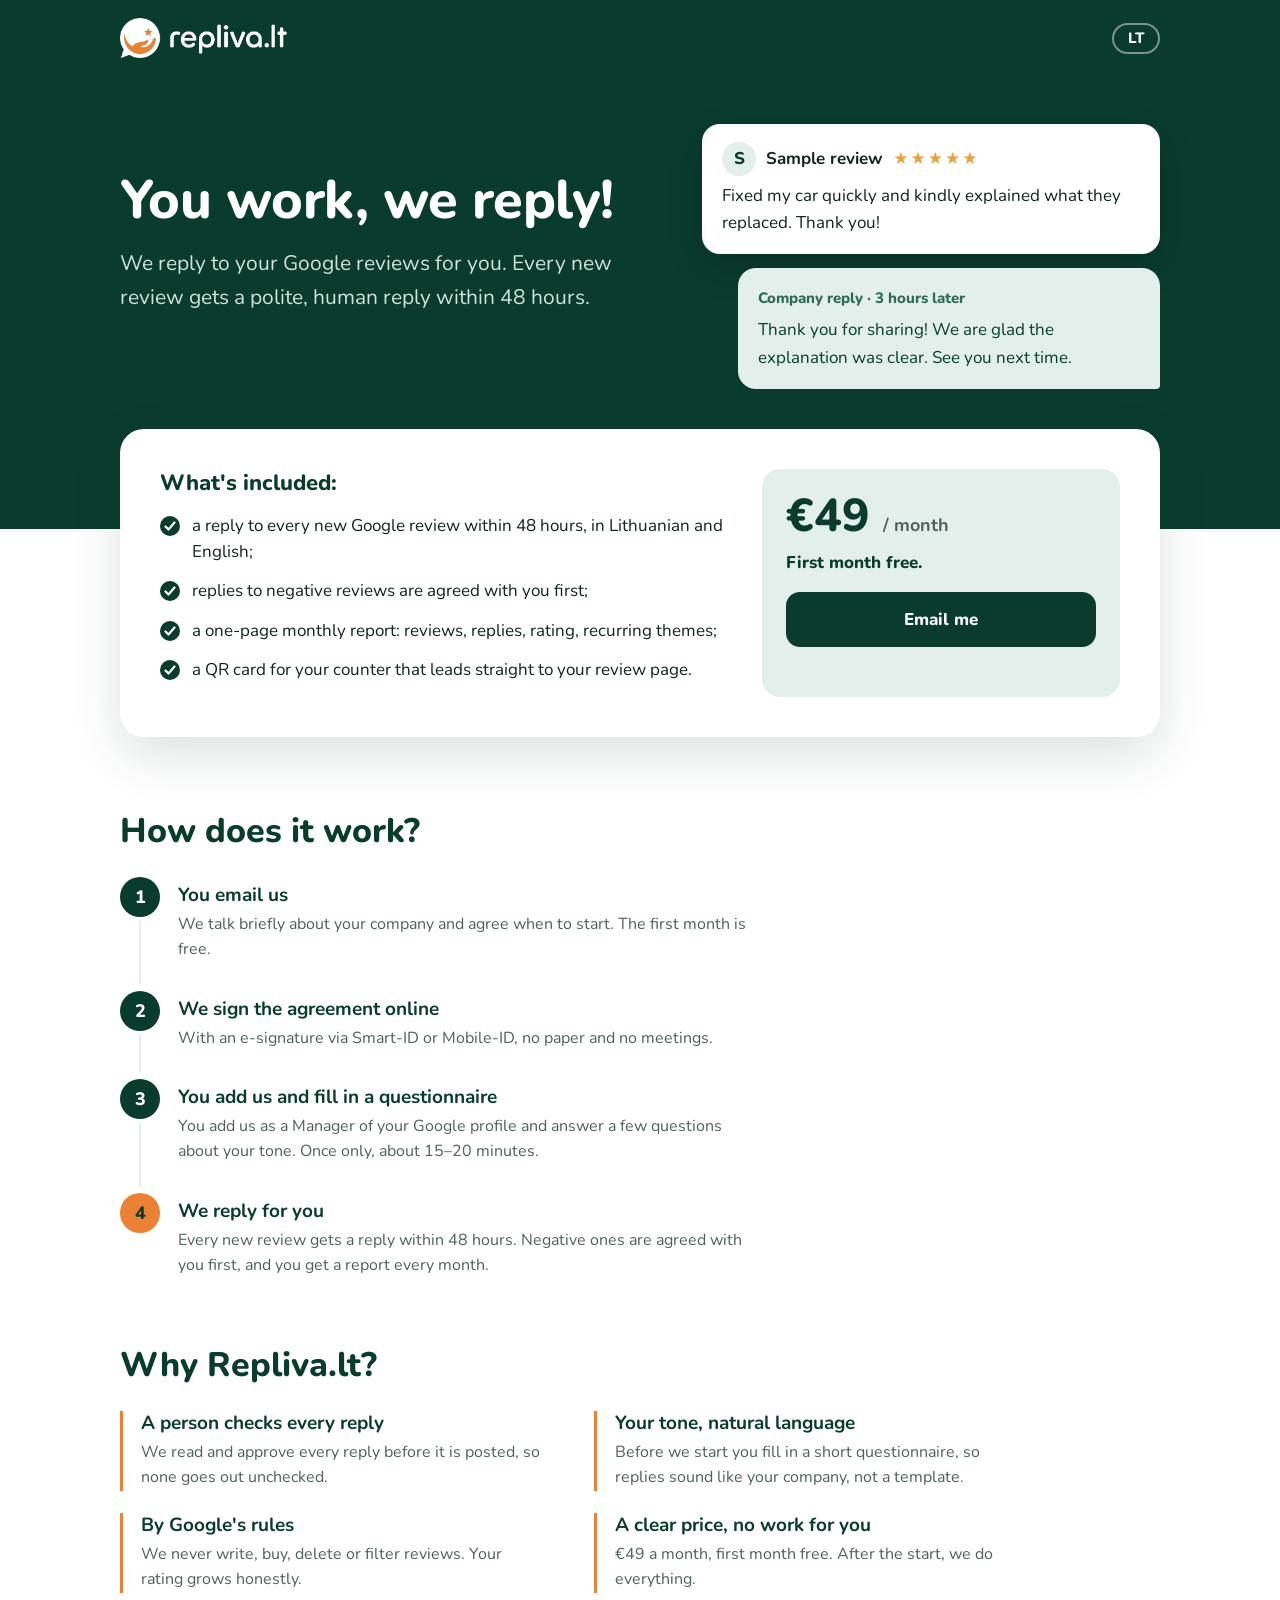
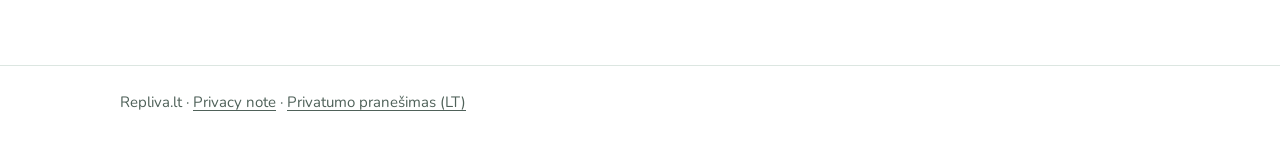
==== en/index.html @ 1ccbecb4 "Move sample label into the review card; remove separate Pavyzdys/Example line Co-Authored-By: Claude" ====
<!doctype html>
<html lang="en">
<head>
<meta charset="utf-8">
<meta name="viewport" content="width=device-width,initial-scale=1">
<title>Repliva.lt – replies to your Google reviews</title>
<meta name="description" content="Repliva.lt replies to every new Google review of your company within 48 hours, in Lithuanian and English. €49 a month, first month free.">
<link rel="canonical" href="https://repliva.lt/en/">
<link rel="alternate" hreflang="lt" href="https://repliva.lt/">
<link rel="alternate" hreflang="en" href="https://repliva.lt/en/">
<meta property="og:type" content="website">
<meta property="og:site_name" content="Repliva.lt">
<meta property="og:title" content="Repliva.lt – replies to your Google reviews">
<meta property="og:description" content="We reply to every new Google review of your company within 48 hours. €49 a month, first month free.">
<meta property="og:url" content="https://repliva.lt/en/">
<meta property="og:locale" content="en_GB">
<link rel="icon" href="/favicon.ico" sizes="48x48">
<link rel="icon" type="image/png" href="/icon-192.png" sizes="192x192">
<link rel="apple-touch-icon" href="/apple-touch-icon.png">
<link rel="preconnect" href="https://fonts.googleapis.com">
<link rel="preconnect" href="https://fonts.gstatic.com" crossorigin>
<link rel="stylesheet" href="https://fonts.googleapis.com/css2?family=Nunito:wght@400;700;800&display=swap">
<link rel="stylesheet" href="/style.css?v=20261012c">
</head>
<body class="home">
<div class="top"><div class="wrap">
  <header class="bar">
    <a href="/en/"><img src="/logo-white.png" alt="Repliva.lt" width="167" height="40"></a>
    <a class="lang-switch" href="/" hreflang="lt" lang="lt">LT</a>
  </header>
  <div class="hero">
    <div class="intro">
      <h1>You work, we reply!</h1>
      <p class="lede">We reply to your Google reviews for you. Every new review gets a polite, human reply within 48 hours.</p>
    </div>
    <div class="demo" aria-label="Sample reply">
      <div class="rv">
        <div class="rh"><span class="av" aria-hidden="true">S</span>Sample review <span class="st" aria-label="5 stars">★★★★★</span></div>
        <p>Fixed my car quickly and kindly explained what they replaced. Thank you!</p>
      </div>
      <div class="rp">
        <div class="rh">Company reply · 3 hours later</div>
        <p>Thank you for sharing! We are glad the explanation was clear. See you next time.</p>
      </div>
    </div>
  </div>
</div></div>

<main><div class="wrap">
  <div class="card">
    <div>
      <h2>What's included:</h2>
      <ul class="ticks">
        <li>a reply to every new Google review within 48 hours, in Lithuanian and English;</li>
        <li>replies to negative reviews are agreed with you first;</li>
        <li>a one-page monthly report: reviews, replies, rating, recurring themes;</li>
        <li>a QR card for your counter that leads straight to your review page.</li>
      </ul>
    </div>
    <div class="price">
      <p class="amount">€49 <span>/ month</span></p>
      <p class="free">First month free.</p>
      <a class="btn" href="mailto:karolis@repliva.lt?subject=Repliva.lt%20%E2%80%93%20review%20replies">Email me</a>
    </div>
  </div>

  <section class="how" id="how">
    <h2>How does it work?</h2>
    <ol class="steps">
      <li><span class="n">1</span><div><h3>You email us</h3><p>We talk briefly about your company and agree when to start. The first month is free.</p></div></li>
      <li><span class="n">2</span><div><h3>We sign the agreement online</h3><p>With an e-signature via Smart-ID or Mobile-ID, no paper and no meetings.</p></div></li>
      <li><span class="n">3</span><div><h3>You add us and fill in a questionnaire</h3><p>You add us as a Manager of your Google profile and answer a few questions about your tone. Once only, about 15–20 minutes.</p></div></li>
      <li><span class="n">4</span><div><h3>We reply for you</h3><p>Every new review gets a reply within 48 hours. Negative ones are agreed with you first, and you get a report every month.</p></div></li>
    </ol>
  </section>

  <section class="why">
    <h2>Why Repliva.lt?</h2>
    <div class="why-list">
      <div class="w"><h3>A person checks every reply</h3><p>We read and approve every reply before it is posted, so none goes out unchecked.</p></div>
      <div class="w"><h3>Your tone, natural language</h3><p>Before we start you fill in a short questionnaire, so replies sound like your company, not a template.</p></div>
      <div class="w"><h3>By Google's rules</h3><p>We never write, buy, delete or filter reviews. Your rating grows honestly.</p></div>
      <div class="w"><h3>A clear price, no work for you</h3><p>€49 a month, first month free. After the start, we do everything.</p></div>
    </div>
  </section>
</div></main>

<footer><div class="wrap">
  Repliva.lt · <a href="/privacy/">Privacy note</a> · <a href="/privatumas/">Privatumo pranešimas (LT)</a>
</div></footer>
</body>
</html>
---- style.css ----
:root{
  --brand:#093C2D; --brand-soft:#E3EFEA; --accent:#EC8133; --accent-soft:#FCE7D6;
  --surface:#FFFFFF; --ink:#12241E; --ink-muted:#4F6159; --line:#DCE6E1;
}
*{box-sizing:border-box}
html{-webkit-text-size-adjust:100%}
body{margin:0;background:var(--surface);color:var(--ink);font:17px/1.6 "Nunito",system-ui,-apple-system,sans-serif;min-height:100vh;display:flex;flex-direction:column}
main{flex:1;padding:40px 0 56px}
a{color:var(--brand);text-underline-offset:3px}
a:hover{color:var(--ink)}
.wrap{max-width:760px;margin:0 auto;padding:0 20px}
header.site{border-bottom:1px solid var(--line)}
header.site .wrap{display:flex;align-items:center;justify-content:space-between;gap:16px;padding-top:16px;padding-bottom:16px}
header.site img{height:40px;width:auto;display:block}
.lang{font-size:15px;font-weight:700}
h1{font-size:clamp(30px,6vw,44px);line-height:1.1;margin:0 0 16px;color:var(--brand);font-weight:800;letter-spacing:-.01em}
h2{font-size:20px;line-height:1.3;margin:32px 0 8px;color:var(--brand);font-weight:800}
p{margin:0 0 12px}
ul{margin:0 0 12px;padding-left:22px}
li{margin:0 0 6px}
.muted{color:var(--ink-muted);font-size:15px}
footer{border-top:1px solid var(--line);padding:24px 0 40px;font-size:15px;color:var(--ink-muted)}
footer a{color:var(--ink-muted)}

/* ---------- Home page ---------- */
body.home .wrap{max-width:1080px}
.btn{display:inline-block;background:var(--brand);color:#fff;font-weight:800;text-decoration:none;border-radius:14px;padding:14px 26px;font-size:17px;text-align:center}
.btn:hover{color:#fff;background:#0d4f3c}
.btn.alt{background:var(--accent);color:var(--brand)}
.btn.alt:hover{background:#f0934e;color:var(--brand)}

.top{background:var(--brand);color:#fff}
.bar{display:flex;align-items:center;justify-content:space-between;gap:16px;padding:18px 0}
.bar img{height:40px;width:auto;display:block}
.head-mail{color:#fff;font-weight:700;font-size:15px}
.head-mail:hover{color:var(--accent-soft)}
.hero{display:grid;gap:36px;padding:40px 0 120px;align-items:center}
.hero h1{color:#fff;font-size:clamp(34px,6.5vw,54px);line-height:1.08;margin:0 0 18px;text-wrap:balance}
.lede{font-size:clamp(18px,2.2vw,21px);color:#cfe3da;max-width:32em;margin-bottom:28px}

.demo{display:grid;gap:14px;max-width:480px;width:100%;justify-self:center}
.demo p{margin:0}
.rv{background:#fff;color:var(--ink);border-radius:18px;padding:18px 20px;box-shadow:0 14px 34px rgba(0,0,0,.18)}
.rh{display:flex;align-items:center;gap:10px;margin-bottom:6px;font-weight:700}
.av{width:34px;height:34px;border-radius:50%;background:var(--brand-soft);display:grid;place-items:center;color:var(--brand);font-weight:800}
.st{color:#E9A23B;letter-spacing:2px}
.rp{background:var(--brand-soft);color:var(--brand);border-radius:18px 18px 4px 18px;padding:18px 20px;margin-left:36px}
.rp .rh{font-size:15px;font-weight:800;color:#2d6b55}
.tag{font-size:13px;color:#9fc3b4;text-align:right}

.card{background:#fff;border-radius:24px;box-shadow:0 18px 50px rgba(9,60,45,.14);padding:28px 24px;margin-top:-120px;display:grid;gap:28px;position:relative}
.card h2{margin:0 0 16px;font-size:22px}
.ticks{list-style:none;padding:0;margin:0}
.ticks li{position:relative;padding-left:32px;margin:0 0 14px;line-height:1.5}
.ticks li::before{content:"";position:absolute;left:0;top:3px;width:20px;height:20px;border-radius:50%;background:var(--brand) url("data:image/svg+xml,%3Csvg xmlns='http://www.w3.org/2000/svg' viewBox='0 0 20 20'%3E%3Cpath d='M5.5 10.5l3 3 6-7' fill='none' stroke='%23fff' stroke-width='2.2' stroke-linecap='round' stroke-linejoin='round'/%3E%3C/svg%3E") center/20px no-repeat}
.price{background:var(--brand-soft);border-radius:18px;padding:24px;display:grid;gap:10px;align-content:start}
.price p{margin:0}
.amount{font-size:46px;line-height:1;font-weight:800;color:var(--brand)}
.amount span{font-size:18px;font-weight:700;color:var(--ink-muted)}
.free{font-weight:800;color:var(--brand)}
.price .btn{margin-top:6px}
.contact{font-size:14px;color:var(--ink-muted)}

@media (min-width:880px){
  .hero{grid-template-columns:1.15fr 1fr;gap:56px;padding:48px 0 140px}
  .card{grid-template-columns:1.6fr 1fr;padding:40px;margin-top:-100px}
  main{padding-top:0}
}
@media (max-width:480px){
  .head-mail{display:none}
  .hero{padding:24px 0 110px}
  .btn{display:block}
  .rp{margin-left:16px}
}

/* ---------- How it works ---------- */
.how{padding:72px 0 0;display:grid;gap:24px}
.how h2{font-size:clamp(26px,4vw,34px);margin:0}
.steps{list-style:none;margin:0;padding:0;display:grid}
.steps li{margin:0;display:flex;gap:18px;position:relative;padding:0 0 28px}
.steps li:last-child{padding-bottom:0}
.steps li:not(:last-child)::after{content:"";position:absolute;left:19px;top:44px;bottom:6px;width:2px;background:var(--brand-soft)}
.steps .n{flex:none;width:40px;height:40px;border-radius:50%;background:var(--brand);color:#fff;font-weight:800;display:grid;place-items:center;font-size:18px}
.steps li:last-child .n{background:var(--accent);color:var(--brand)}
.steps h3{margin:6px 0 4px;color:var(--brand);font-size:19px;line-height:1.3}
.steps p{margin:0;color:var(--ink-muted);font-size:16px;max-width:36em}

/* ---------- Why ---------- */
.why{padding:64px 0 16px}
.why h2{font-size:clamp(26px,4vw,34px);margin:0 0 24px}
.why-list{display:grid;gap:22px 48px;max-width:900px}
.why-list .w{padding-left:18px;border-left:3px solid var(--accent)}
.why-list h3{margin:0 0 4px;color:var(--brand);font-size:19px;line-height:1.3}
.why-list p{margin:0;color:var(--ink-muted);font-size:16px}
@media (min-width:700px){.why-list{grid-template-columns:1fr 1fr}}

/* ---------- Language switch ---------- */
.lang-switch{color:#fff;font-weight:800;font-size:15px;text-decoration:none;border:2px solid rgba(255,255,255,.45);border-radius:999px;padding:6px 14px;line-height:1}
.lang-switch:hover,.lang-switch:focus-visible{color:var(--brand);background:#fff;border-color:#fff}
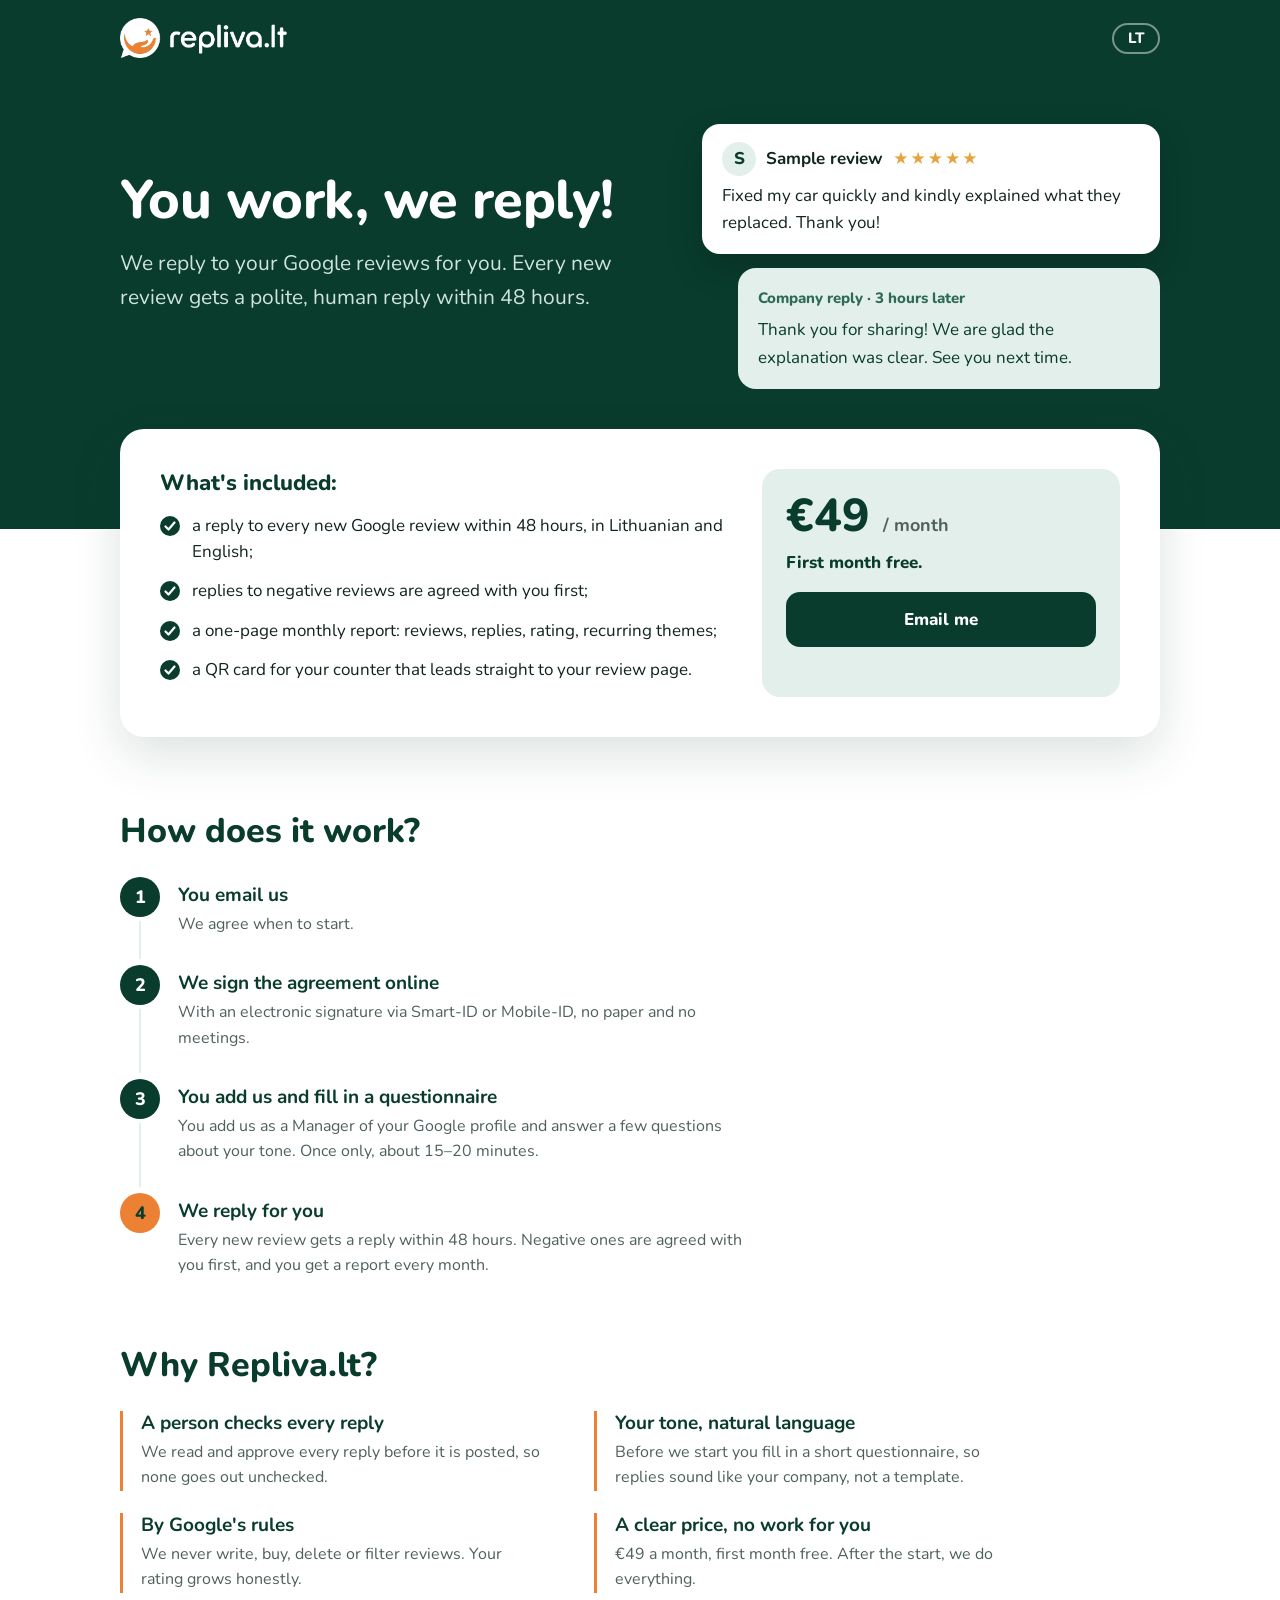
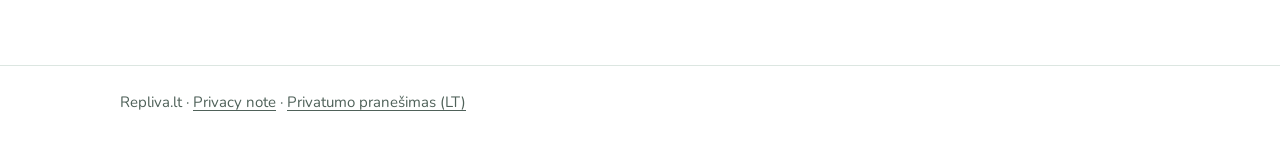
==== commit 75094b3a: "Shorten step 1; 'elektroninis parašas' in full Co-Authored-By: Claude Opus 5.5 <noreply@anthropic.co" ====
--- a/en/index.html
+++ b/en/index.html
@@ -67,8 +67,8 @@
   <section class="how" id="how">
     <h2>How does it work?</h2>
     <ol class="steps">
-      <li><span class="n">1</span><div><h3>You email us</h3><p>We talk briefly about your company and agree when to start. The first month is free.</p></div></li>
-      <li><span class="n">2</span><div><h3>We sign the agreement online</h3><p>With an e-signature via Smart-ID or Mobile-ID, no paper and no meetings.</p></div></li>
+      <li><span class="n">1</span><div><h3>You email us</h3><p>We agree when to start.</p></div></li>
+      <li><span class="n">2</span><div><h3>We sign the agreement online</h3><p>With an electronic signature via Smart-ID or Mobile-ID, no paper and no meetings.</p></div></li>
       <li><span class="n">3</span><div><h3>You add us and fill in a questionnaire</h3><p>You add us as a Manager of your Google profile and answer a few questions about your tone. Once only, about 15–20 minutes.</p></div></li>
       <li><span class="n">4</span><div><h3>We reply for you</h3><p>Every new review gets a reply within 48 hours. Negative ones are agreed with you first, and you get a report every month.</p></div></li>
     </ol>
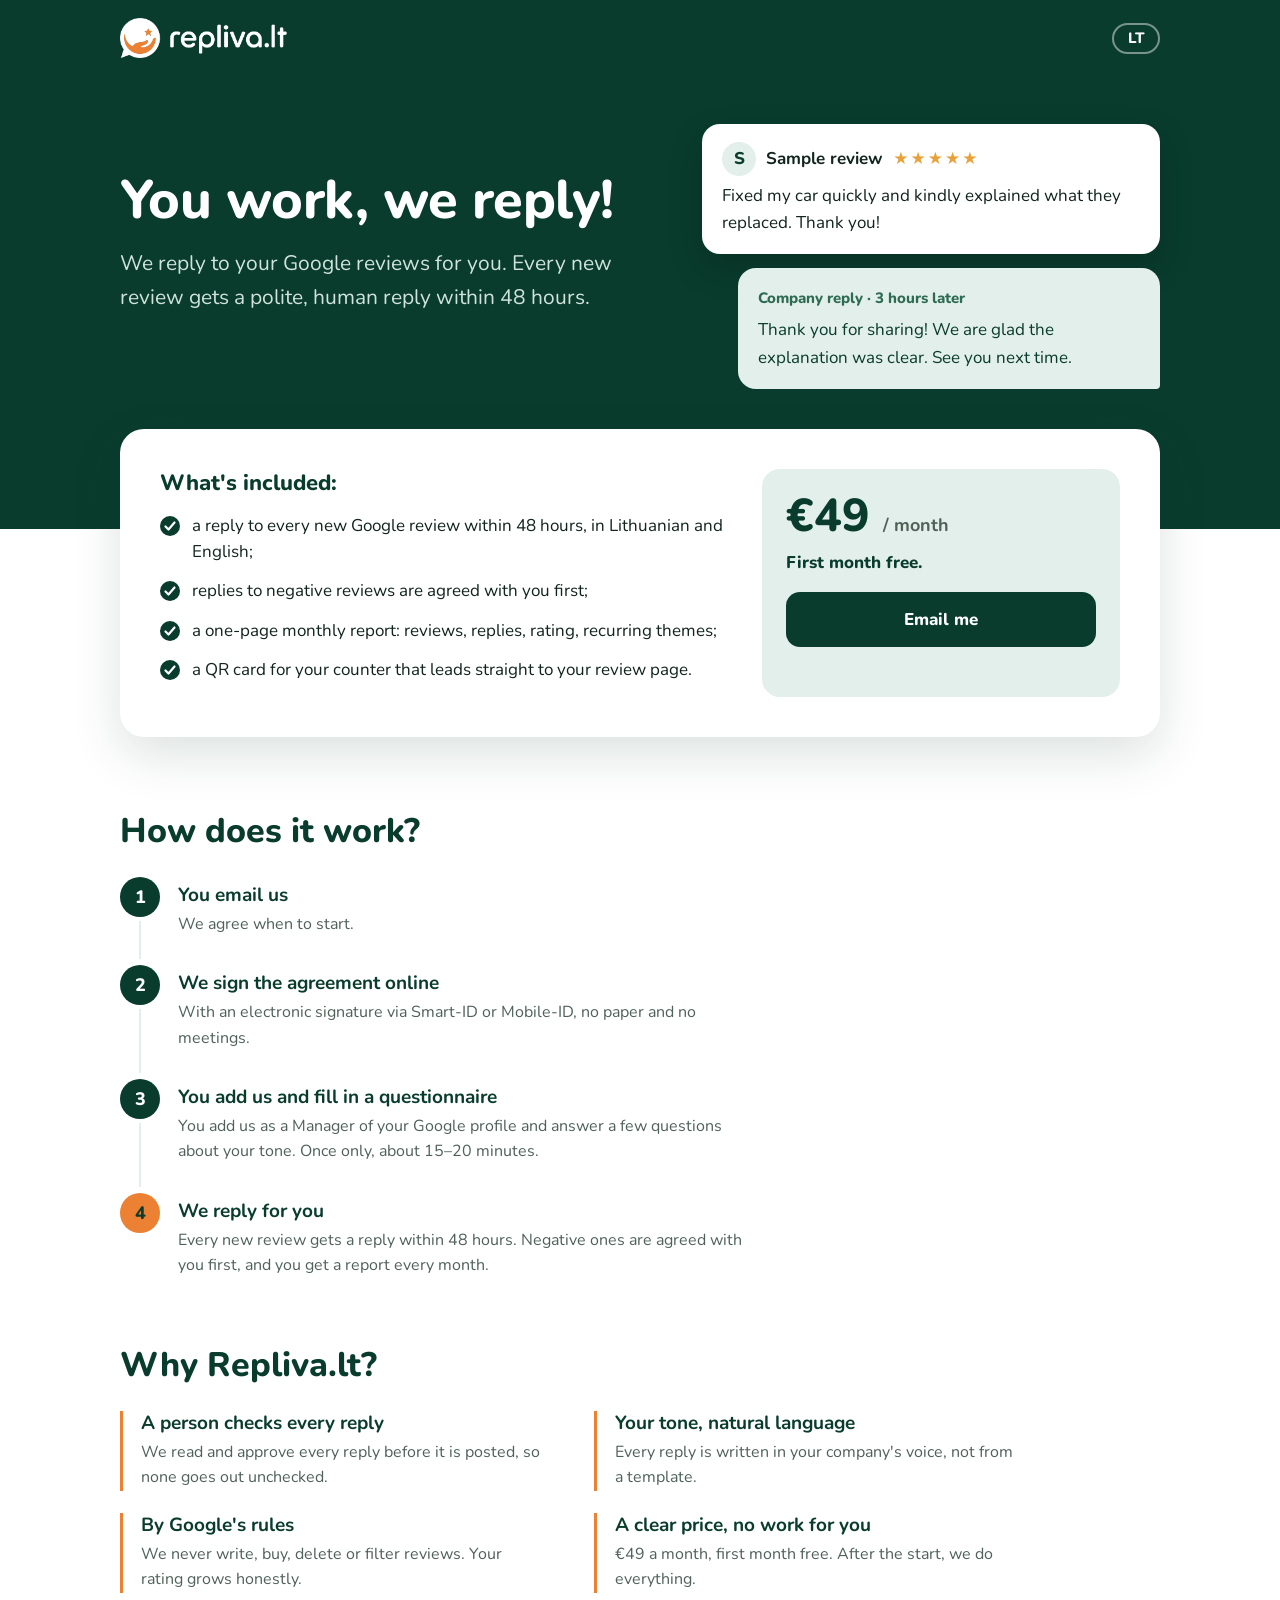
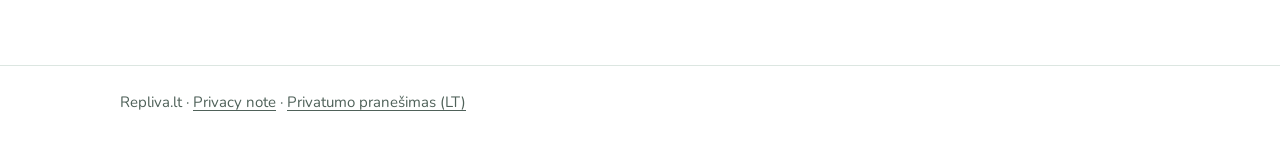
==== commit c50f4b5a: "Reword 'Jūsų tonu' item Co-Authored-By: Claude Opus 5.5 <noreply@anthropic.com> Claude-Session: http" ====
--- a/en/index.html
+++ b/en/index.html
@@ -78,7 +78,7 @@
     <h2>Why Repliva.lt?</h2>
     <div class="why-list">
       <div class="w"><h3>A person checks every reply</h3><p>We read and approve every reply before it is posted, so none goes out unchecked.</p></div>
-      <div class="w"><h3>Your tone, natural language</h3><p>Before we start you fill in a short questionnaire, so replies sound like your company, not a template.</p></div>
+      <div class="w"><h3>Your tone, natural language</h3><p>Every reply is written in your company's voice, not from a template.</p></div>
       <div class="w"><h3>By Google's rules</h3><p>We never write, buy, delete or filter reviews. Your rating grows honestly.</p></div>
       <div class="w"><h3>A clear price, no work for you</h3><p>€49 a month, first month free. After the start, we do everything.</p></div>
     </div>
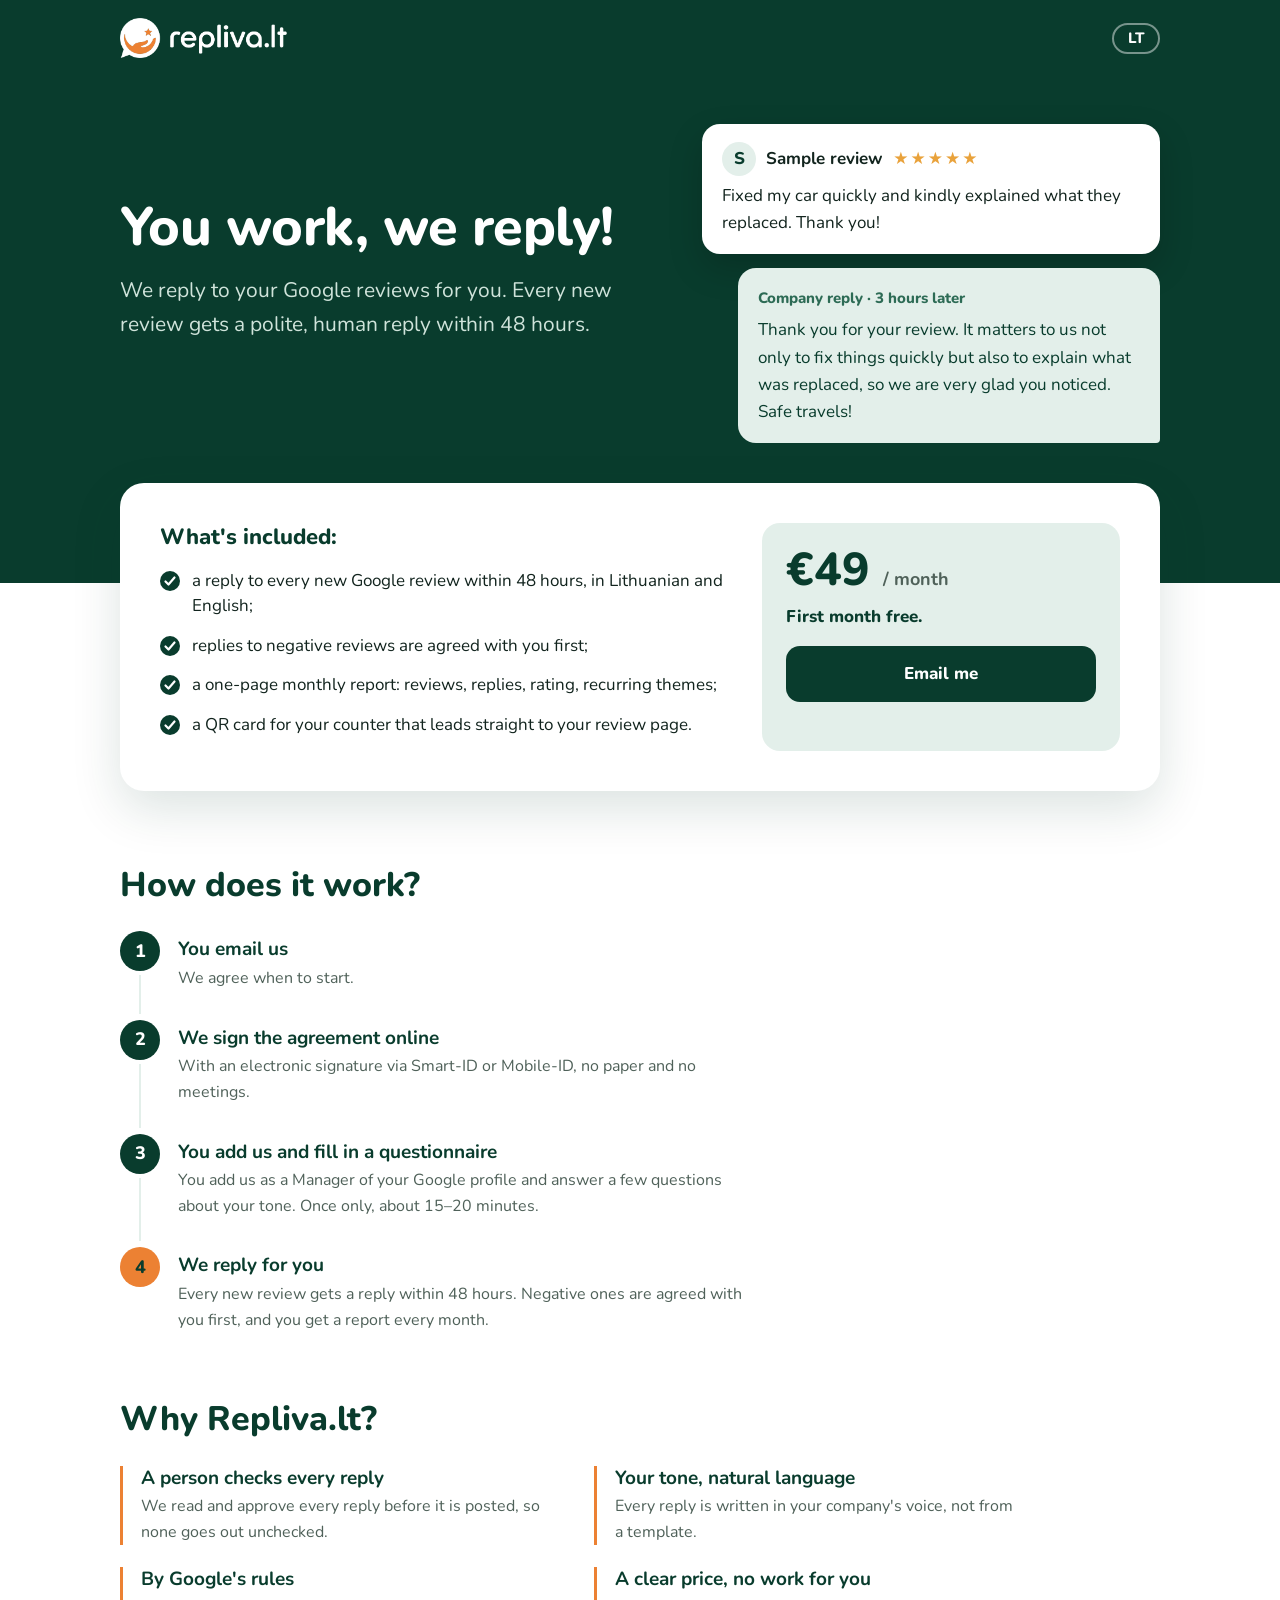
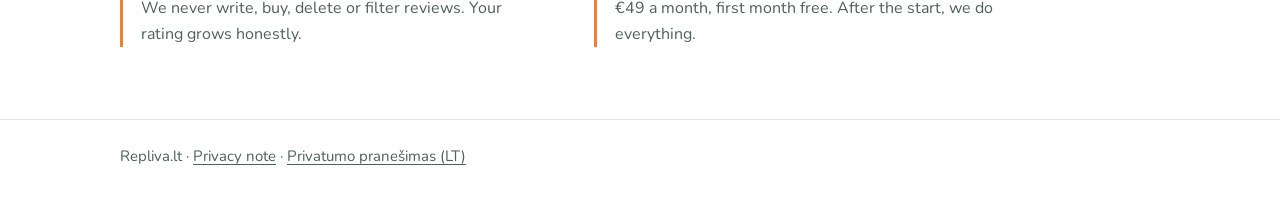
==== commit fe28ddff: "New sample company reply in hero Co-Authored-By: Claude Opus 5.5 <noreply@anthropic.com> Claude-Sess" ====
--- a/en/index.html
+++ b/en/index.html
@@ -40,7 +40,7 @@
       </div>
       <div class="rp">
         <div class="rh">Company reply · 3 hours later</div>
-        <p>Thank you for sharing! We are glad the explanation was clear. See you next time.</p>
+        <p>Thank you for your review. It matters to us not only to fix things quickly but also to explain what was replaced, so we are very glad you noticed. Safe travels!</p>
       </div>
     </div>
   </div>
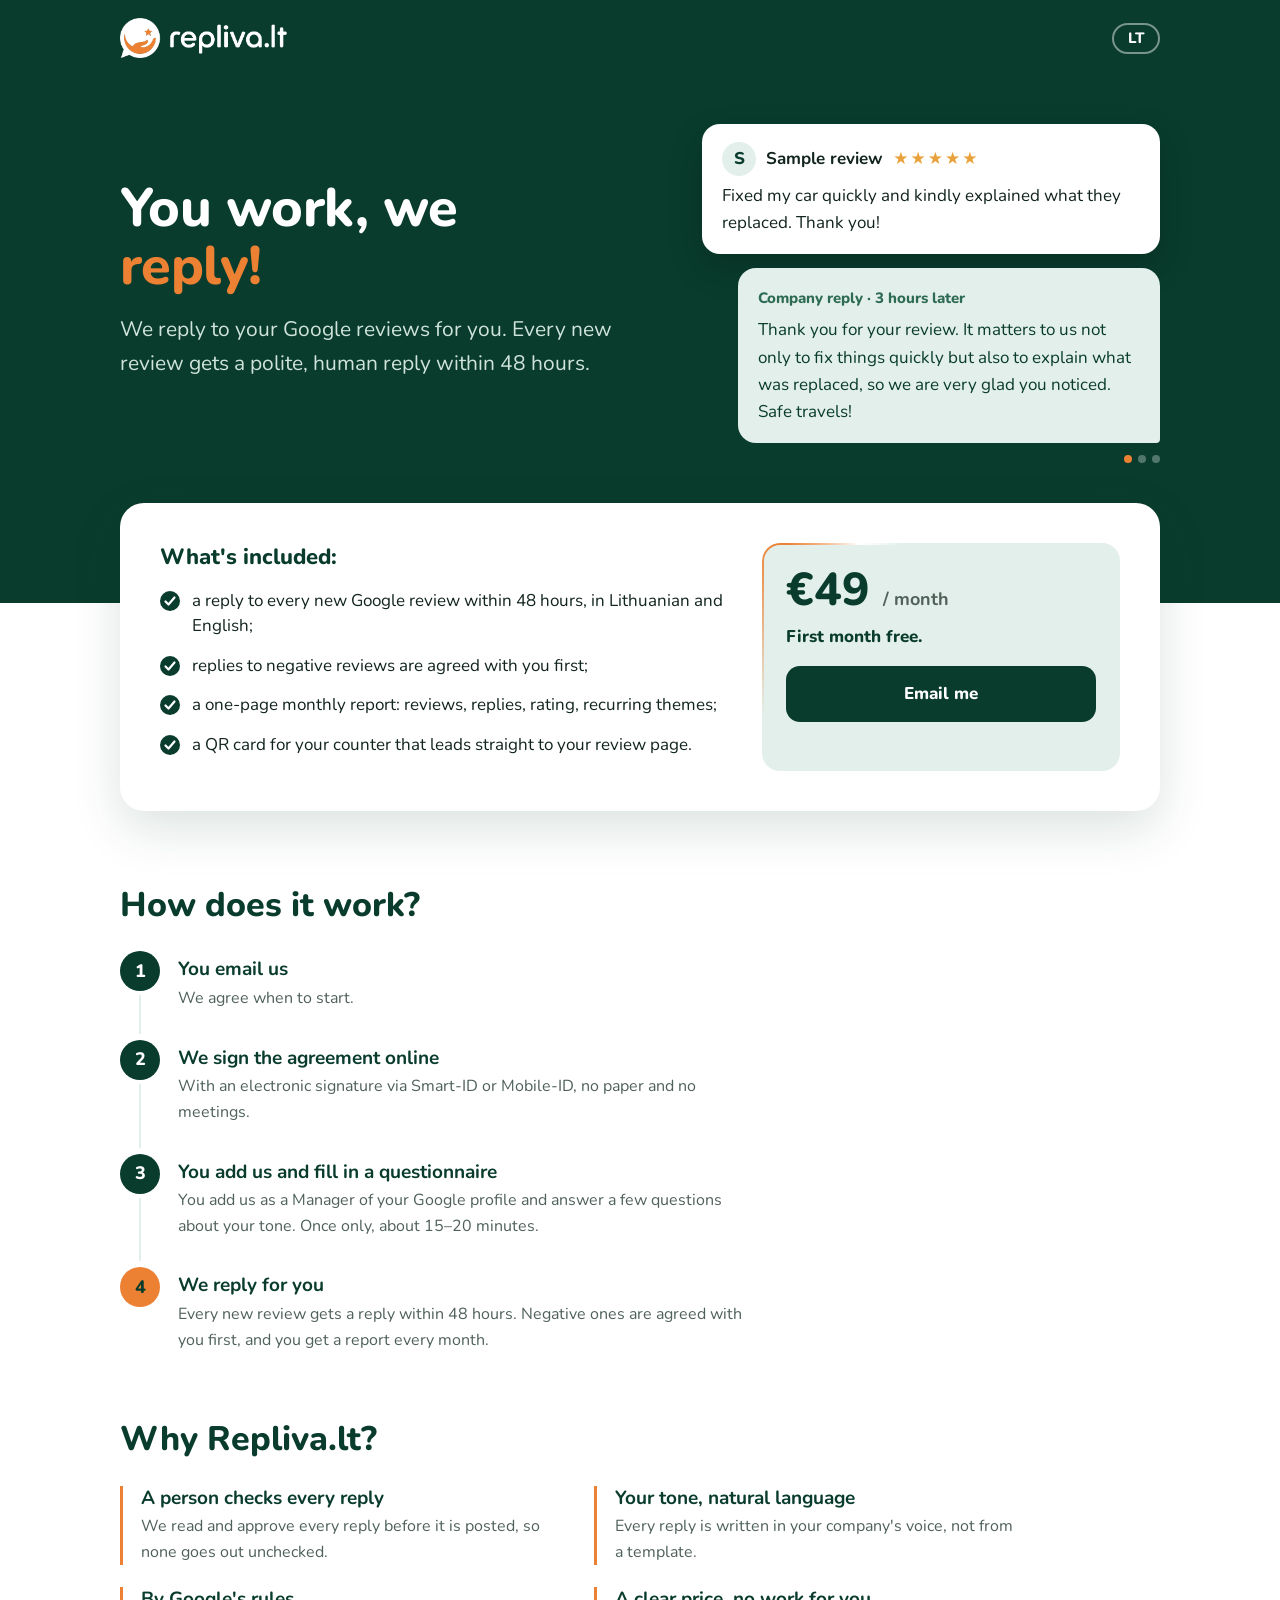
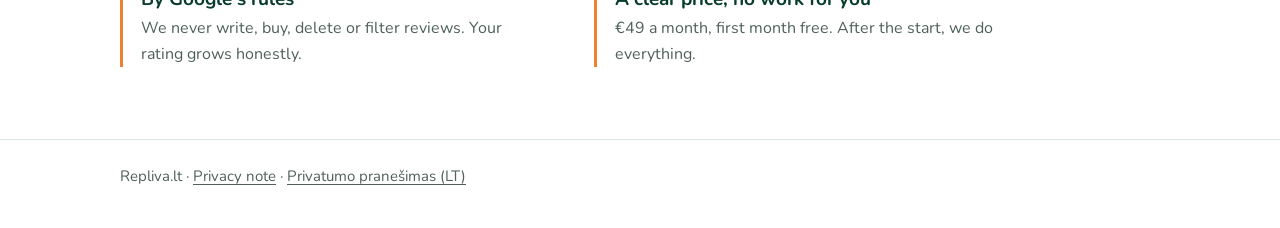
==== commit a8ca7435: "Add files via upload" ====
--- a/en/index.html
+++ b/en/index.html
@@ -20,7 +20,8 @@
 <link rel="preconnect" href="https://fonts.googleapis.com">
 <link rel="preconnect" href="https://fonts.gstatic.com" crossorigin>
 <link rel="stylesheet" href="https://fonts.googleapis.com/css2?family=Nunito:wght@400;700;800&display=swap">
-<link rel="stylesheet" href="/style.css?v=20261012c">
+<link rel="stylesheet" href="/style.css?v=20261013a">
+<script src="/home.js?v=20261013a" defer></script>
 </head>
 <body class="home">
 <div class="top"><div class="wrap">
@@ -30,18 +31,21 @@
   </header>
   <div class="hero">
     <div class="intro">
-      <h1>You work, we reply!</h1>
+      <h1>You work, we <span class="sr-only">reply!</span><span class="rot" aria-hidden="true"><span class="on">reply!</span><span>say thanks!</span><span>handle it!</span></span></h1>
       <p class="lede">We reply to your Google reviews for you. Every new review gets a polite, human reply within 48 hours.</p>
     </div>
-    <div class="demo" aria-label="Sample reply">
-      <div class="rv">
-        <div class="rh"><span class="av" aria-hidden="true">S</span>Sample review <span class="st" aria-label="5 stars">★★★★★</span></div>
-        <p>Fixed my car quickly and kindly explained what they replaced. Thank you!</p>
+    <div class="demo-wrap">
+      <div class="demo" id="demo" aria-label="Sample reply">
+        <div class="rv item">
+          <div class="rh"><span class="av" aria-hidden="true">S</span>Sample review <span class="st" aria-label="5 stars">★★★★★</span></div>
+          <p>Fixed my car quickly and kindly explained what they replaced. Thank you!</p>
+        </div>
+        <div class="rp item">
+          <div class="rh">Company reply · 3 hours later</div>
+          <p class="txt">Thank you for your review. It matters to us not only to fix things quickly but also to explain what was replaced, so we are very glad you noticed. Safe travels!</p>
+        </div>
       </div>
-      <div class="rp">
-        <div class="rh">Company reply · 3 hours later</div>
-        <p>Thank you for your review. It matters to us not only to fix things quickly but also to explain what was replaced, so we are very glad you noticed. Safe travels!</p>
-      </div>
+      <div class="pager" aria-hidden="true"><i class="on"></i><i></i><i></i></div>
     </div>
   </div>
 </div></div>
--- a/style.css
+++ b/style.css
@@ -97,3 +97,61 @@
 /* ---------- Language switch ---------- */
 .lang-switch{color:#fff;font-weight:800;font-size:15px;text-decoration:none;border:2px solid rgba(255,255,255,.45);border-radius:999px;padding:6px 14px;line-height:1}
 .lang-switch:hover,.lang-switch:focus-visible{color:var(--brand);background:#fff;border-color:#fff}
+
+/* ---------- Motion (home page) ----------
+   Everything below is decoration. The page reads the same without it,
+   and it all switches off for visitors who ask for reduced motion. */
+.sr-only{position:absolute;width:1px;height:1px;padding:0;margin:-1px;overflow:hidden;clip:rect(0,0,0,0);white-space:nowrap;border:0}
+
+/* Rotating last word of the headline */
+.rot{display:inline-grid;vertical-align:bottom;overflow:hidden;color:var(--accent)}
+.rot span{grid-area:1/1;transition:transform .55s cubic-bezier(.6,0,.2,1),opacity .55s}
+.rot span:not(.on){transform:translateY(100%);opacity:0}
+.rot span.out{transform:translateY(-100%);opacity:0}
+
+/* Sample review list with typing reply */
+.demo-wrap{max-width:480px;width:100%;justify-self:center;display:grid;gap:12px}
+.demo-wrap .demo{min-height:300px;align-content:start}
+.demo.live .item{animation:pop .5s cubic-bezier(.2,.9,.3,1.2) both}
+@keyframes pop{from{opacity:0;transform:translateY(14px) scale(.96)}to{opacity:1;transform:none}}
+.st .off{opacity:.3}
+.rp .txt::after{content:"";display:inline-block;width:2px;height:1em;background:currentColor;vertical-align:-2px;margin-left:2px;opacity:0}
+.rp.typing .txt::after{opacity:1;animation:caret .8s steps(1) infinite}
+@keyframes caret{50%{opacity:0}}
+.dots{display:inline-flex;gap:4px}
+.dots i{width:7px;height:7px;border-radius:50%;background:#2d6b55;animation:dot 1s infinite}
+.dots i:nth-child(2){animation-delay:.15s}
+.dots i:nth-child(3){animation-delay:.3s}
+@keyframes dot{0%,100%{opacity:.3;transform:none}50%{opacity:1;transform:translateY(-3px)}}
+.pager{display:flex;gap:6px;justify-content:flex-end}
+.pager i{width:8px;height:8px;border-radius:50%;background:rgba(255,255,255,.3);transition:background .3s}
+.pager i.on{background:var(--accent)}
+
+/* Light running around the price box */
+@property --beam{syntax:"<angle>";initial-value:0deg;inherits:false}
+.price{position:relative}
+.price::before{content:"";position:absolute;inset:0;border-radius:inherit;padding:2px;pointer-events:none;
+  background:conic-gradient(from var(--beam),transparent 0 70%,var(--accent) 85%,#fff 90%,transparent 95%);
+  -webkit-mask:linear-gradient(#000 0 0) content-box,linear-gradient(#000 0 0);-webkit-mask-composite:xor;
+  mask:linear-gradient(#000 0 0) content-box exclude,linear-gradient(#000 0 0);
+  animation:beam 5s linear infinite}
+@keyframes beam{to{--beam:360deg}}
+
+/* Light running down the line between steps */
+.steps .n{position:relative;z-index:1}
+.steps li:not(:last-child)::after{
+  background:linear-gradient(var(--accent),var(--accent)) 0 -40px/100% 40px no-repeat,var(--brand-soft);
+  animation:beamdown 3.2s linear infinite}
+.steps li:nth-child(2)::after{animation-delay:.8s}
+.steps li:nth-child(3)::after{animation-delay:1.6s}
+@keyframes beamdown{0%{background-position:0 -40px}60%,100%{background-position:0 calc(100% + 40px)}}
+
+/* Steps and "why" items fade in on scroll (browsers without support show them as normal) */
+@supports (animation-timeline:view()){
+  .steps li,.why-list .w{animation:blurfade linear both;animation-timeline:view();animation-range:entry 0% entry 60%}
+}
+@keyframes blurfade{from{opacity:.15;filter:blur(6px);transform:translateY(16px)}to{opacity:1;filter:none;transform:none}}
+
+@media (prefers-reduced-motion:reduce){
+  body.home *,body.home *::before,body.home *::after{animation:none!important;transition:none!important}
+}
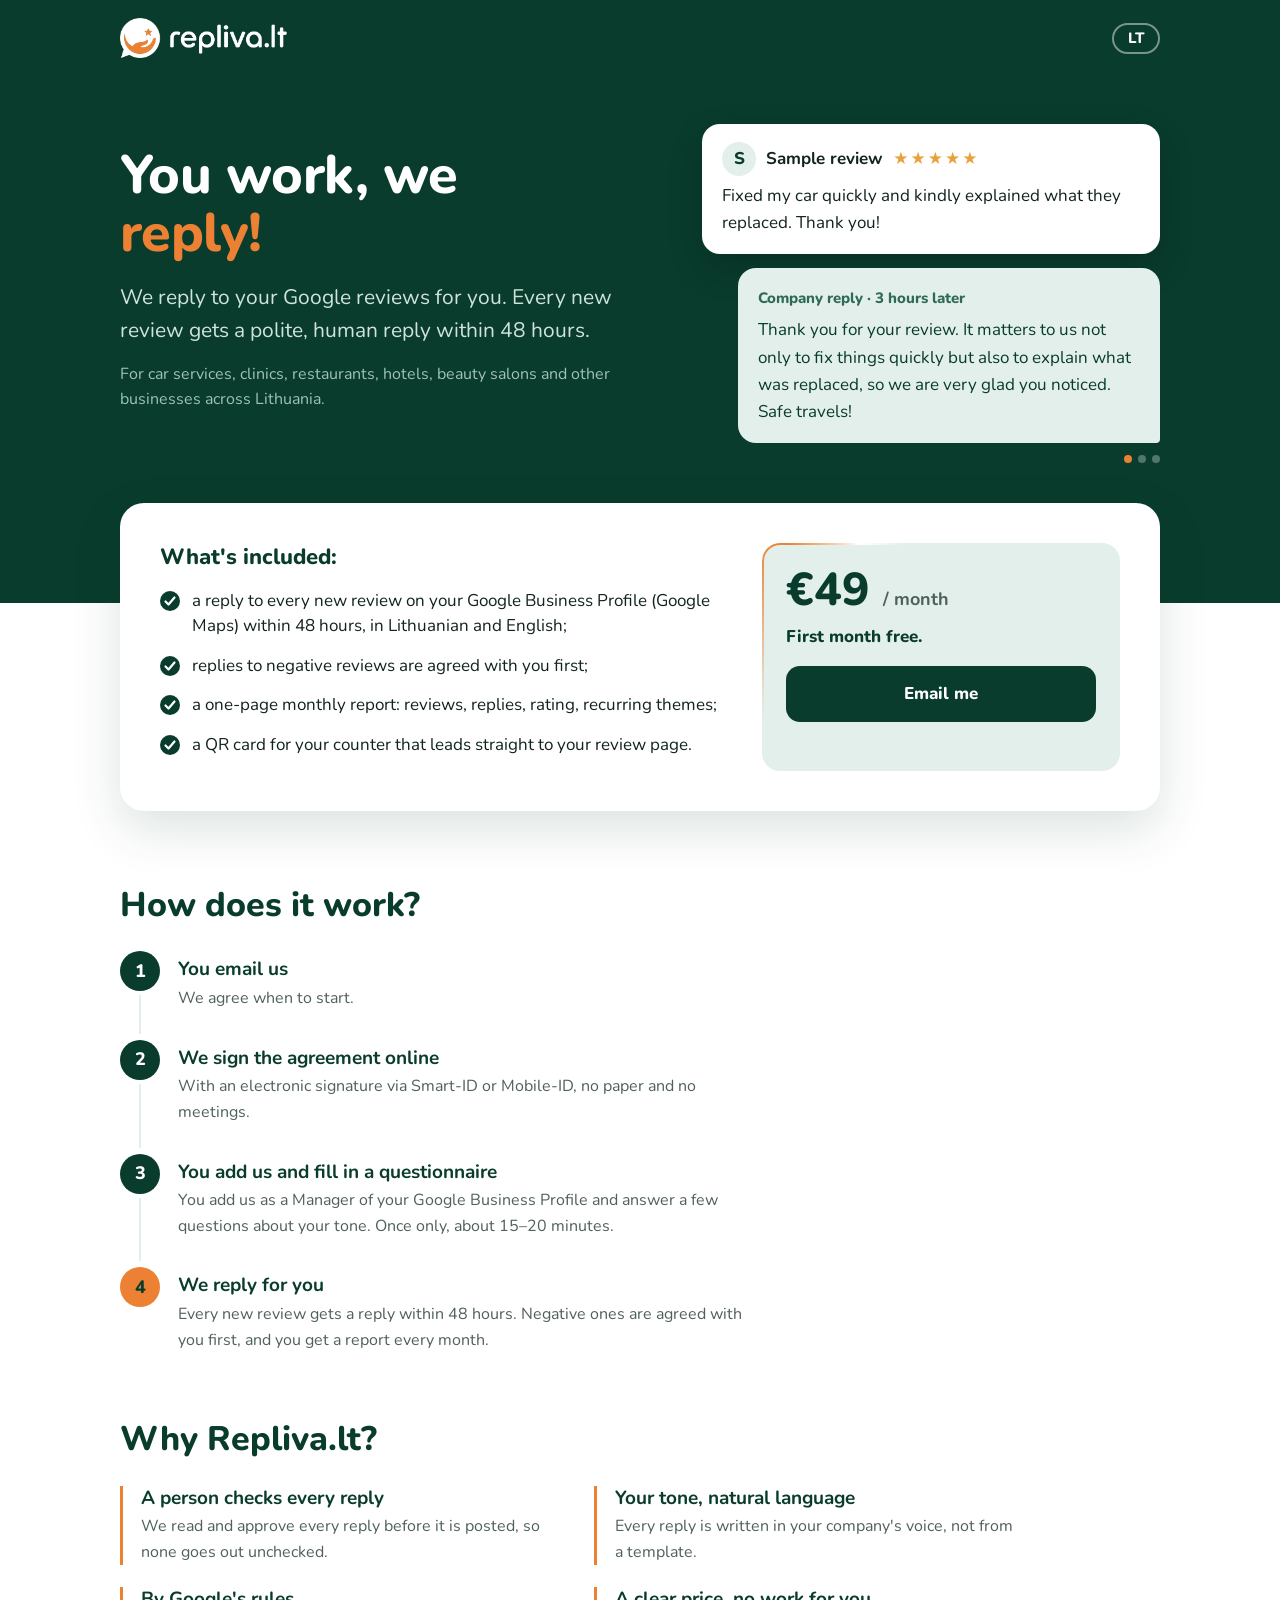
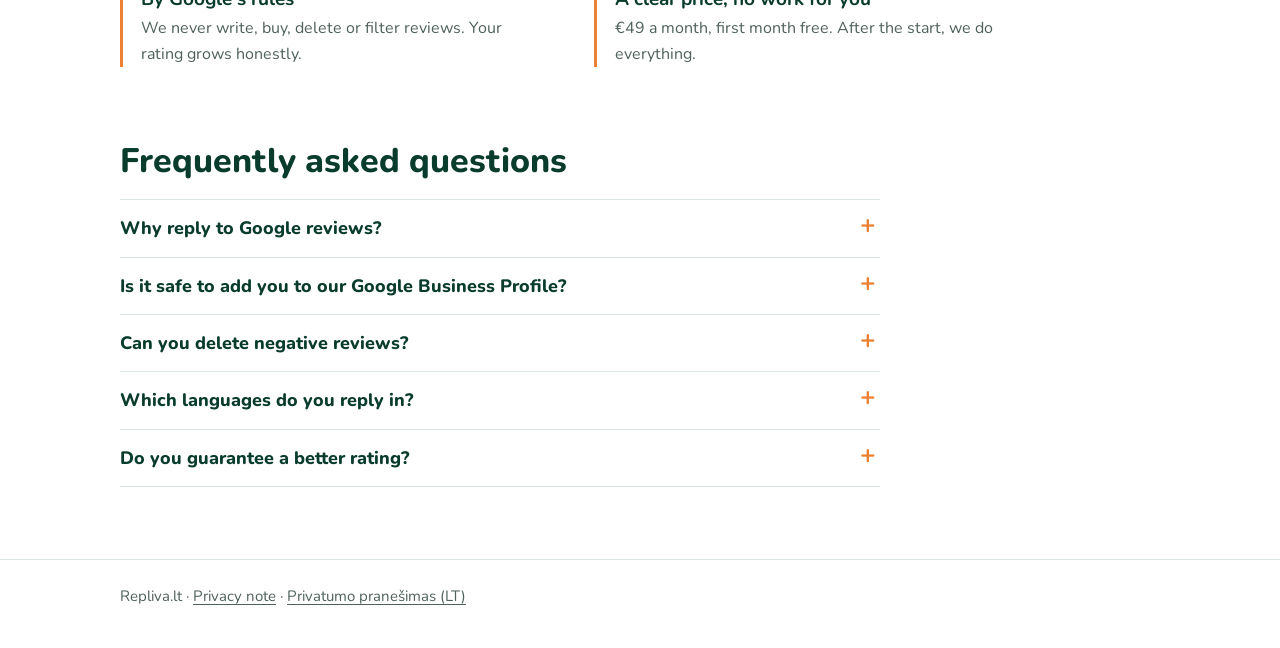
==== commit 74d1c15d: "SEO: search terms, who it's for, D.U.K./FAQ, Service schema, x-default Co-Authored-By: Claude Opus 5" ====
--- a/en/index.html
+++ b/en/index.html
@@ -4,10 +4,11 @@
 <meta charset="utf-8">
 <meta name="viewport" content="width=device-width,initial-scale=1">
 <title>Repliva.lt – replies to your Google reviews</title>
-<meta name="description" content="Repliva.lt replies to every new Google review of your company within 48 hours, in Lithuanian and English. €49 a month, first month free.">
+<meta name="description" content="Google review management for companies: Repliva.lt replies to every new review within 48 hours, in Lithuanian and English. €49 a month, first month free.">
 <link rel="canonical" href="https://repliva.lt/en/">
 <link rel="alternate" hreflang="lt" href="https://repliva.lt/">
 <link rel="alternate" hreflang="en" href="https://repliva.lt/en/">
+<link rel="alternate" hreflang="x-default" href="https://repliva.lt/">
 <meta property="og:type" content="website">
 <meta property="og:site_name" content="Repliva.lt">
 <meta property="og:title" content="Repliva.lt – replies to your Google reviews">
@@ -17,11 +18,14 @@
 <link rel="icon" href="/favicon.ico" sizes="48x48">
 <link rel="icon" type="image/png" href="/icon-192.png" sizes="192x192">
 <link rel="apple-touch-icon" href="/apple-touch-icon.png">
+<script type="application/ld+json">
+{"@context":"https://schema.org","@type":"Service","name":"Replies to Google reviews","serviceType":"Google review management","description":"A reply to every new Google review within 48 hours, in Lithuanian and English, a monthly report and a QR card.","provider":{"@type":"Organization","@id":"https://repliva.lt/#org","name":"Repliva.lt","url":"https://repliva.lt/"},"areaServed":{"@type":"Country","name":"Lithuania"},"availableLanguage":["lt","en"],"offers":{"@type":"Offer","price":"49","priceCurrency":"EUR","description":"€49 a month, first month free."}}
+</script>
 <link rel="preconnect" href="https://fonts.googleapis.com">
 <link rel="preconnect" href="https://fonts.gstatic.com" crossorigin>
 <link rel="stylesheet" href="https://fonts.googleapis.com/css2?family=Nunito:wght@400;700;800&display=swap">
-<link rel="stylesheet" href="/style.css?v=20261013a">
-<script src="/home.js?v=20261013a" defer></script>
+<link rel="stylesheet" href="/style.css?v=20261013b">
+<script src="/home.js?v=20261013b" defer></script>
 </head>
 <body class="home">
 <div class="top"><div class="wrap">
@@ -33,6 +37,7 @@
     <div class="intro">
       <h1>You work, we <span class="sr-only">reply!</span><span class="rot" aria-hidden="true"><span class="on">reply!</span><span>say thanks!</span><span>handle it!</span></span></h1>
       <p class="lede">We reply to your Google reviews for you. Every new review gets a polite, human reply within 48 hours.</p>
+      <p class="for">For car services, clinics, restaurants, hotels, beauty salons and other businesses across Lithuania.</p>
     </div>
     <div class="demo-wrap">
       <div class="demo" id="demo" aria-label="Sample reply">
@@ -55,7 +60,7 @@
     <div>
       <h2>What's included:</h2>
       <ul class="ticks">
-        <li>a reply to every new Google review within 48 hours, in Lithuanian and English;</li>
+        <li>a reply to every new review on your Google Business Profile (Google Maps) within 48 hours, in Lithuanian and English;</li>
         <li>replies to negative reviews are agreed with you first;</li>
         <li>a one-page monthly report: reviews, replies, rating, recurring themes;</li>
         <li>a QR card for your counter that leads straight to your review page.</li>
@@ -73,7 +78,7 @@
     <ol class="steps">
       <li><span class="n">1</span><div><h3>You email us</h3><p>We agree when to start.</p></div></li>
       <li><span class="n">2</span><div><h3>We sign the agreement online</h3><p>With an electronic signature via Smart-ID or Mobile-ID, no paper and no meetings.</p></div></li>
-      <li><span class="n">3</span><div><h3>You add us and fill in a questionnaire</h3><p>You add us as a Manager of your Google profile and answer a few questions about your tone. Once only, about 15–20 minutes.</p></div></li>
+      <li><span class="n">3</span><div><h3>You add us and fill in a questionnaire</h3><p>You add us as a Manager of your Google Business Profile and answer a few questions about your tone. Once only, about 15–20 minutes.</p></div></li>
       <li><span class="n">4</span><div><h3>We reply for you</h3><p>Every new review gets a reply within 48 hours. Negative ones are agreed with you first, and you get a report every month.</p></div></li>
     </ol>
   </section>
@@ -87,6 +92,15 @@
       <div class="w"><h3>A clear price, no work for you</h3><p>€49 a month, first month free. After the start, we do everything.</p></div>
     </div>
   </section>
+
+  <section class="faq" id="faq">
+    <h2>Frequently asked questions</h2>
+    <details><summary>Why reply to Google reviews?</summary><p>When choosing a company, people read not only the reviews but also how the company replied. An unanswered review, especially a negative one, looks ignored.</p></details>
+    <details><summary>Is it safe to add you to our Google Business Profile?</summary><p>Manager rights let us reply to reviews, but not delete the profile or remove the owner. We never change your profile details unless you ask, and you can remove our access at any time.</p></details>
+    <details><summary>Can you delete negative reviews?</summary><p>No. We never delete, write, buy or filter reviews, because that breaks Google's rules. The best answer to a negative review is a calm, quick reply.</p></details>
+    <details><summary>Which languages do you reply in?</summary><p>We reply to Lithuanian reviews in Lithuanian, and to reviews in any other language in English.</p></details>
+    <details><summary>Do you guarantee a better rating?</summary><p>No, your rating depends on your customers and on Google. We guarantee that every new review gets a reply within 48 hours, and you get a report every month.</p></details>
+  </section>
 </div></main>
 
 <footer><div class="wrap">
--- a/style.css
+++ b/style.css
@@ -36,7 +36,8 @@
 .head-mail:hover{color:var(--accent-soft)}
 .hero{display:grid;gap:36px;padding:40px 0 120px;align-items:center}
 .hero h1{color:#fff;font-size:clamp(34px,6.5vw,54px);line-height:1.08;margin:0 0 18px;text-wrap:balance}
-.lede{font-size:clamp(18px,2.2vw,21px);color:#cfe3da;max-width:32em;margin-bottom:28px}
+.lede{font-size:clamp(18px,2.2vw,21px);color:#cfe3da;max-width:32em;margin-bottom:14px}
+.for{font-size:16px;color:#9fc3b4;max-width:34em;margin-bottom:28px}
 
 .demo{display:grid;gap:14px;max-width:480px;width:100%;justify-self:center}
 .demo p{margin:0}
@@ -93,6 +94,18 @@
 .why-list h3{margin:0 0 4px;color:var(--brand);font-size:19px;line-height:1.3}
 .why-list p{margin:0;color:var(--ink-muted);font-size:16px}
 @media (min-width:700px){.why-list{grid-template-columns:1fr 1fr}}
+
+/* ---------- FAQ ---------- */
+.faq{padding:56px 0 16px;max-width:760px}
+.faq h2{font-size:clamp(26px,4vw,34px);margin:0 0 16px}
+.faq details{border-bottom:1px solid var(--line)}
+.faq details:first-of-type{border-top:1px solid var(--line)}
+.faq summary{cursor:pointer;list-style:none;padding:16px 36px 16px 0;position:relative;font-weight:800;color:var(--brand);font-size:18px;line-height:1.35}
+.faq summary::-webkit-details-marker{display:none}
+.faq summary::after{content:"+";position:absolute;right:4px;top:12px;font-size:26px;line-height:1;color:var(--accent);font-weight:700;transition:transform .2s}
+.faq details[open] summary::after{transform:rotate(45deg)}
+.faq summary:focus-visible{outline:2px solid var(--accent);outline-offset:2px}
+.faq details p{margin:0 0 18px;color:var(--ink-muted);font-size:16px;max-width:40em}
 
 /* ---------- Language switch ---------- */
 .lang-switch{color:#fff;font-weight:800;font-size:15px;text-decoration:none;border:2px solid rgba(255,255,255,.45);border-radius:999px;padding:6px 14px;line-height:1}
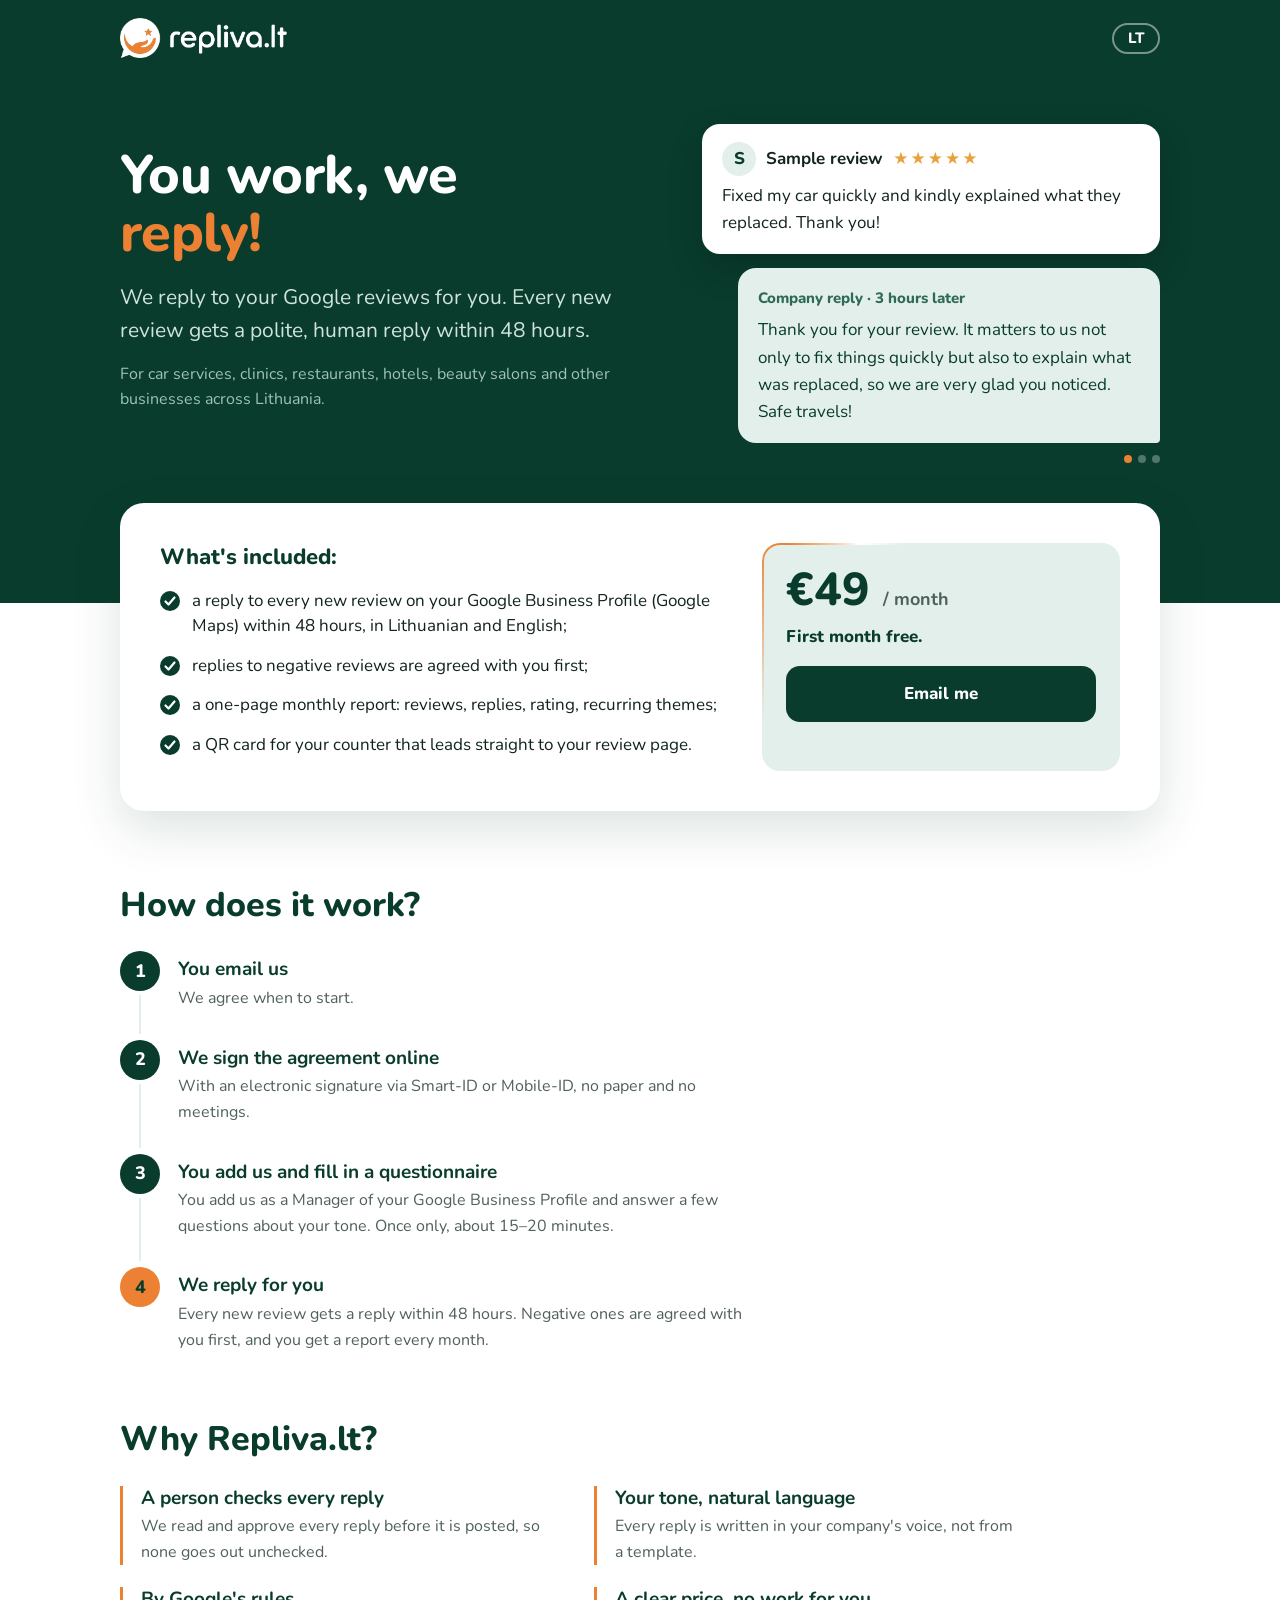
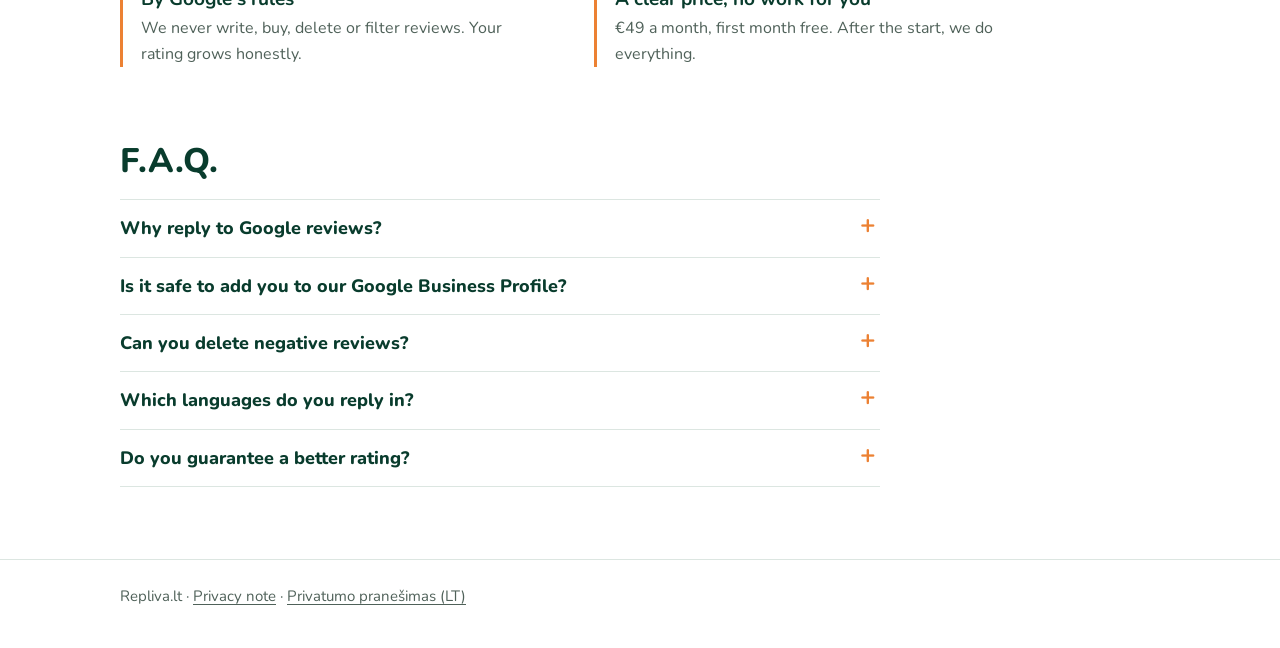
==== commit 4b178fd6: "EN FAQ heading: F.A.Q. Co-Authored-By: Claude Opus 5.5 <noreply@anthropic.com> Claude-Session: https" ====
--- a/en/index.html
+++ b/en/index.html
@@ -94,7 +94,7 @@
   </section>
 
   <section class="faq" id="faq">
-    <h2>Frequently asked questions</h2>
+    <h2>F.A.Q.</h2>
     <details><summary>Why reply to Google reviews?</summary><p>When choosing a company, people read not only the reviews but also how the company replied. An unanswered review, especially a negative one, looks ignored.</p></details>
     <details><summary>Is it safe to add you to our Google Business Profile?</summary><p>Manager rights let us reply to reviews, but not delete the profile or remove the owner. We never change your profile details unless you ask, and you can remove our access at any time.</p></details>
     <details><summary>Can you delete negative reviews?</summary><p>No. We never delete, write, buy or filter reviews, because that breaks Google's rules. The best answer to a negative review is a calm, quick reply.</p></details>
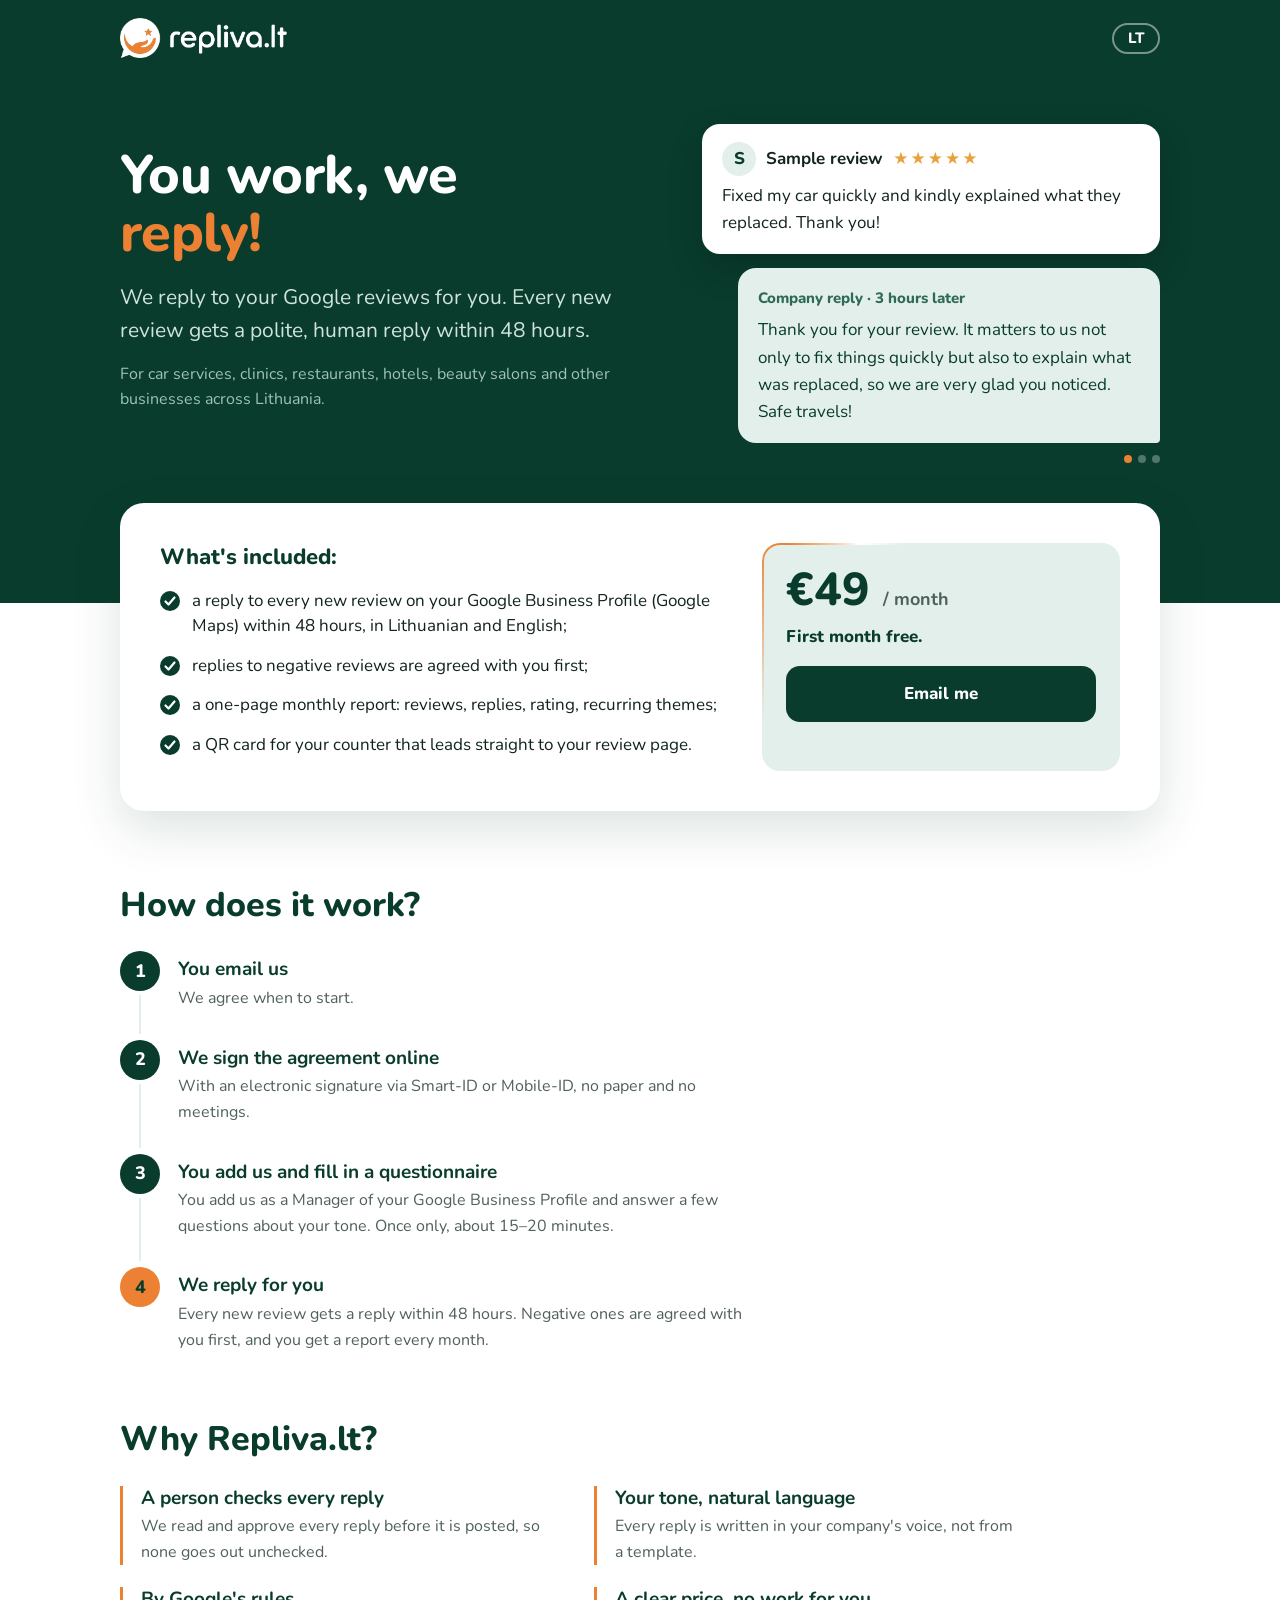
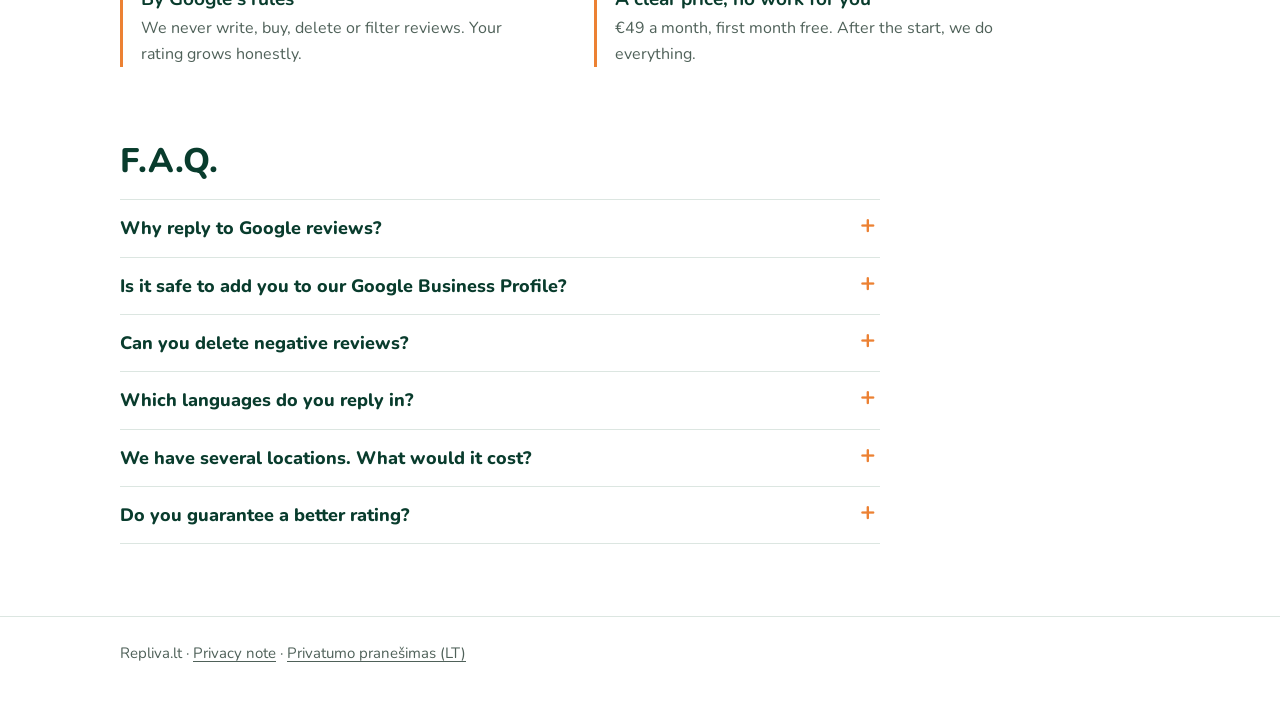
==== commit 92f09125: "FAQ: pricing for several locations (LT, EN) Co-Authored-By: Claude Opus 5.5 <noreply@anthropic.com> " ====
--- a/en/index.html
+++ b/en/index.html
@@ -99,6 +99,7 @@
     <details><summary>Is it safe to add you to our Google Business Profile?</summary><p>Manager rights let us reply to reviews, but not delete the profile or remove the owner. We never change your profile details unless you ask, and you can remove our access at any time.</p></details>
     <details><summary>Can you delete negative reviews?</summary><p>No. We never delete, write, buy or filter reviews, because that breaks Google's rules. The best answer to a negative review is a calm, quick reply.</p></details>
     <details><summary>Which languages do you reply in?</summary><p>We reply to Lithuanian reviews in Lithuanian, and to reviews in any other language in English.</p></details>
+    <details><summary>We have several locations. What would it cost?</summary><p>Each location has its own Google Business Profile. The first profile is €49 a month, each additional one €39. One agreement and one questionnaire, one shared report, and a QR card for each location.</p></details>
     <details><summary>Do you guarantee a better rating?</summary><p>No, your rating depends on your customers and on Google. We guarantee that every new review gets a reply within 48 hours, and you get a report every month.</p></details>
   </section>
 </div></main>
